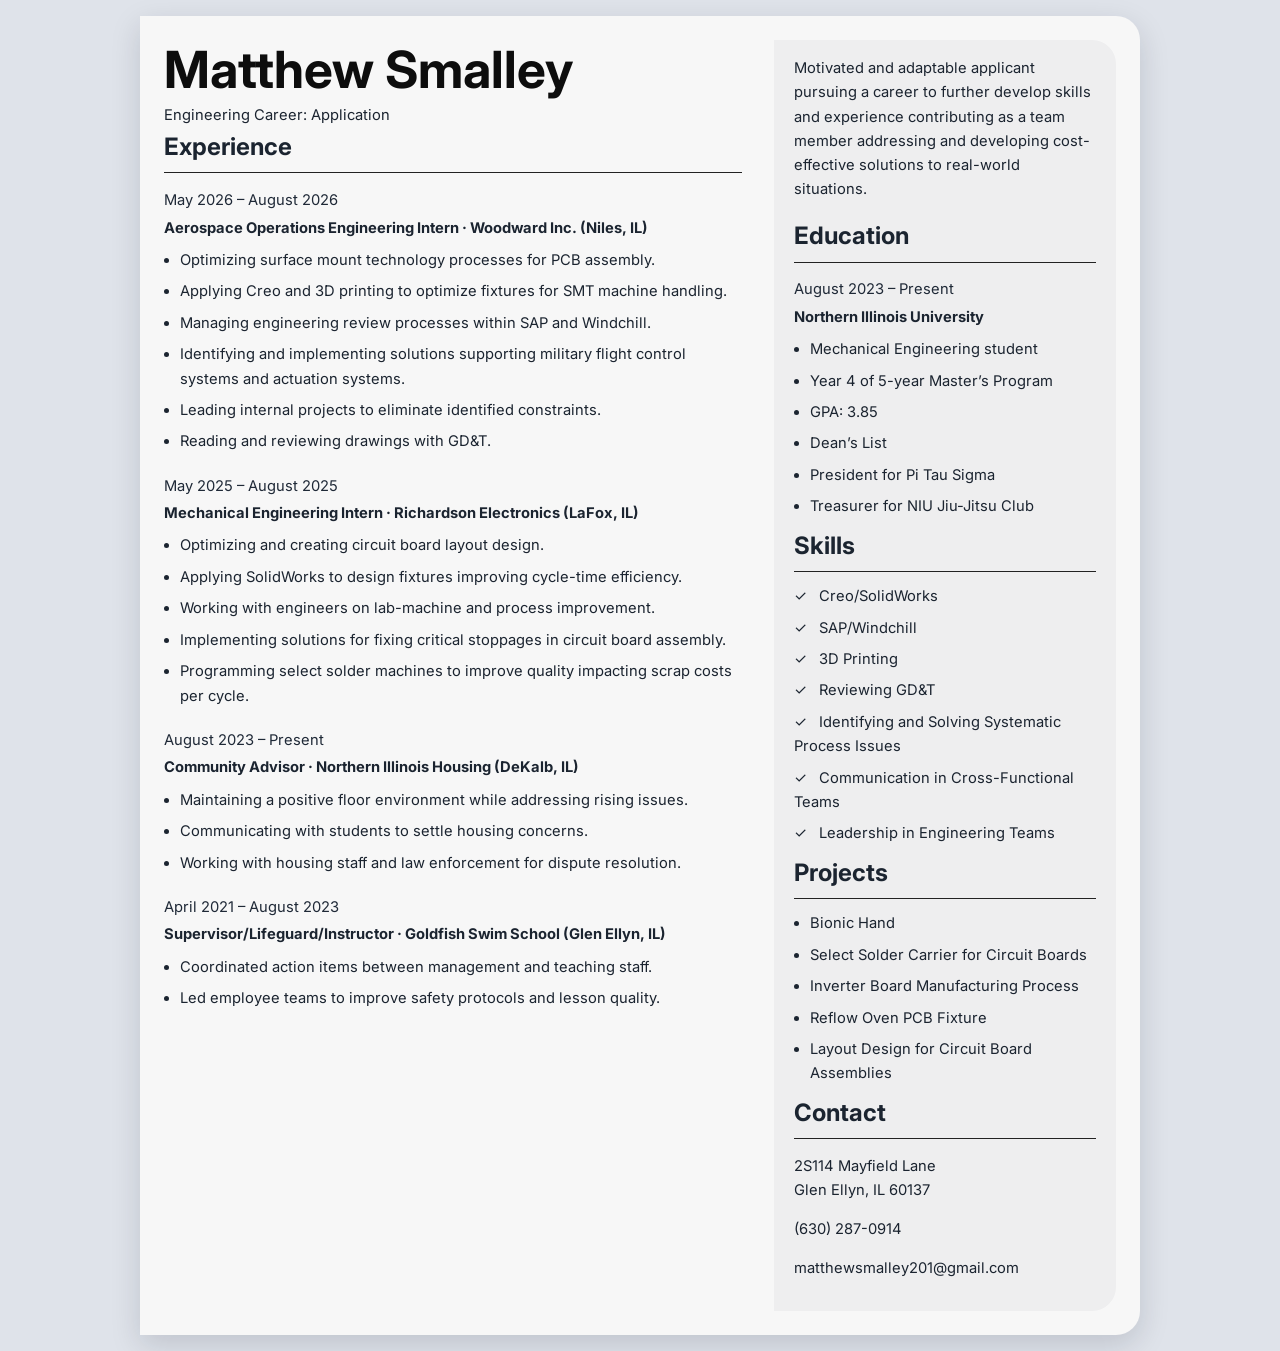
==== resume.html @ 15c35f44 "Update portfolio to match attached resume" ====
<!DOCTYPE html>
<html lang="en">
<head>
  <meta charset="UTF-8">
  <meta name="viewport" content="width=device-width, initial-scale=1.0">
  <title>Matthew Smalley Resume</title>
  <link rel="preconnect" href="https://fonts.googleapis.com">
  <link rel="preconnect" href="https://fonts.gstatic.com" crossorigin>
  <link href="https://fonts.googleapis.com/css2?family=Inter:wght@400;500;600;700;800&display=swap" rel="stylesheet">
  <link rel="stylesheet" href="styles.css">
</head>
<body class="resume-page">
  <main class="resume-sheet">
    <section class="resume-main">
      <header class="resume-header">
        <h1>Matthew Smalley</h1>
        <p>Engineering Career: Application</p>
      </header>

      <section>
        <h2>Experience</h2>
        <article class="resume-entry">
          <p class="resume-date">May 2026 – August 2026</p>
          <h3>Aerospace Operations Engineering Intern · Woodward Inc. (Niles, IL)</h3>
          <ul>
            <li>Optimizing surface mount technology processes for PCB assembly.</li>
            <li>Applying Creo and 3D printing to optimize fixtures for SMT machine handling.</li>
            <li>Managing engineering review processes within SAP and Windchill.</li>
            <li>Identifying and implementing solutions supporting military flight control systems and actuation systems.</li>
            <li>Leading internal projects to eliminate identified constraints.</li>
            <li>Reading and reviewing drawings with GD&amp;T.</li>
          </ul>
        </article>
        <article class="resume-entry">
          <p class="resume-date">May 2025 – August 2025</p>
          <h3>Mechanical Engineering Intern · Richardson Electronics (LaFox, IL)</h3>
          <ul>
            <li>Optimizing and creating circuit board layout design.</li>
            <li>Applying SolidWorks to design fixtures improving cycle-time efficiency.</li>
            <li>Working with engineers on lab-machine and process improvement.</li>
            <li>Implementing solutions for fixing critical stoppages in circuit board assembly.</li>
            <li>Programming select solder machines to improve quality impacting scrap costs per cycle.</li>
          </ul>
        </article>
        <article class="resume-entry">
          <p class="resume-date">August 2023 – Present</p>
          <h3>Community Advisor · Northern Illinois Housing (DeKalb, IL)</h3>
          <ul>
            <li>Maintaining a positive floor environment while addressing rising issues.</li>
            <li>Communicating with students to settle housing concerns.</li>
            <li>Working with housing staff and law enforcement for dispute resolution.</li>
          </ul>
        </article>
        <article class="resume-entry">
          <p class="resume-date">April 2021 – August 2023</p>
          <h3>Supervisor/Lifeguard/Instructor · Goldfish Swim School (Glen Ellyn, IL)</h3>
          <ul>
            <li>Coordinated action items between management and teaching staff.</li>
            <li>Led employee teams to improve safety protocols and lesson quality.</li>
          </ul>
        </article>
      </section>
    </section>

    <aside class="resume-sidebar">
      <p class="resume-summary">Motivated and adaptable applicant pursuing a career to further develop skills and experience contributing as a team member addressing and developing cost-effective solutions to real-world situations.</p>
      <section>
        <h2>Education</h2>
        <p class="resume-date">August 2023 – Present</p>
        <h3>Northern Illinois University</h3>
        <ul>
          <li>Mechanical Engineering student</li>
          <li>Year 4 of 5-year Master’s Program</li>
          <li>GPA: 3.85</li>
          <li>Dean’s List</li>
          <li>President for Pi Tau Sigma</li>
          <li>Treasurer for NIU Jiu-Jitsu Club</li>
        </ul>
      </section>
      <section>
        <h2>Skills</h2>
        <ul class="check-list">
          <li>Creo/SolidWorks</li>
          <li>SAP/Windchill</li>
          <li>3D Printing</li>
          <li>Reviewing GD&amp;T</li>
          <li>Identifying and Solving Systematic Process Issues</li>
          <li>Communication in Cross-Functional Teams</li>
          <li>Leadership in Engineering Teams</li>
        </ul>
      </section>
      <section>
        <h2>Projects</h2>
        <ul>
          <li>Bionic Hand</li>
          <li>Select Solder Carrier for Circuit Boards</li>
          <li>Inverter Board Manufacturing Process</li>
          <li>Reflow Oven PCB Fixture</li>
          <li>Layout Design for Circuit Board Assemblies</li>
        </ul>
      </section>
      <section>
        <h2>Contact</h2>
        <p>2S114 Mayfield Lane<br>Glen Ellyn, IL 60137</p>
        <p>(630) 287-0914</p>
        <p>matthewsmalley201@gmail.com</p>
      </section>
    </aside>
  </main>
</body>
</html>
---- styles.css ----
:root {
  --bg: #f3f5f9;
  --surface: #ffffff;
  --surface-alt: #eef2f8;
  --text: #1b2430;
  --muted: #5c6878;
  --primary: #2f6df6;
  --primary-dark: #1e56d3;
  --border: #dde4ef;
  --shadow: 0 12px 30px rgba(31, 46, 77, 0.12);
}

* {
  box-sizing: border-box;
}

body {
  margin: 0;
  font-family: 'Inter', system-ui, -apple-system, BlinkMacSystemFont, 'Segoe UI', sans-serif;
  background: linear-gradient(180deg, #f7f9fc 0%, #eef2f8 100%);
  color: var(--text);
  line-height: 1.65;
}

.hero {
  min-height: 74vh;
  background:
    linear-gradient(120deg, rgba(18, 26, 43, 0.72), rgba(38, 64, 115, 0.62)),
    url('Header.1.png') center/cover no-repeat;
  padding: 1.5rem 1.5rem 5rem;
  color: #fff;
}

.top-nav {
  max-width: 1100px;
  margin: 0 auto;
  display: flex;
  align-items: center;
  justify-content: space-between;
  gap: 1rem;
}

.brand {
  color: #fff;
  text-decoration: none;
  font-weight: 700;
  letter-spacing: 0.02em;
}

.nav-links {
  display: flex;
  align-items: center;
  gap: 1rem;
  list-style: none;
  margin: 0;
  padding: 0;
}

.nav-links a {
  color: #eaf1ff;
  text-decoration: none;
  font-weight: 500;
  font-size: 0.95rem;
}

.nav-links a:hover {
  color: #fff;
}

.menu-btn {
  display: none;
}

.hero-content {
  max-width: 1100px;
  margin: 5rem auto 0;
}

.eyebrow {
  font-size: 0.85rem;
  text-transform: uppercase;
  letter-spacing: 0.12em;
  opacity: 0.85;
  margin-bottom: 0.75rem;
}

h1 {
  font-size: clamp(2rem, 4vw, 3.25rem);
  line-height: 1.15;
  margin: 0;
}

.lead {
  max-width: 650px;
  margin-top: 1rem;
  margin-bottom: 2rem;
  color: #e3ecff;
}

.hero-actions {
  display: flex;
  flex-wrap: wrap;
  gap: 0.75rem;
}

.btn-secondary {
  background: rgba(255, 255, 255, 0.14);
  border: 1px solid rgba(255, 255, 255, 0.45);
}

.btn-secondary:hover {
  background: rgba(255, 255, 255, 0.22);
}

main {
  max-width: 1100px;
  margin: -3rem auto 3rem;
  padding: 0 1.5rem;
}

.card {
  background: var(--surface);
  border: 1px solid var(--border);
  border-radius: 16px;
  box-shadow: var(--shadow);
  padding: 2rem;
  margin-bottom: 1.25rem;
}

h2 {
  font-size: 1.5rem;
  margin-top: 0;
  margin-bottom: 0.75rem;
}

.btn {
  display: inline-flex;
  align-items: center;
  justify-content: center;
  background: var(--primary);
  color: #fff;
  border: 0;
  border-radius: 10px;
  padding: 0.75rem 1.1rem;
  text-decoration: none;
  font-weight: 600;
  transition: background 0.2s ease, transform 0.2s ease;
  cursor: pointer;
}

.btn:hover {
  background: var(--primary-dark);
  transform: translateY(-1px);
}

.intro-card {
  display: grid;
  grid-template-columns: minmax(0, 1fr) 280px;
  gap: 1.5rem;
  align-items: center;
}

.stat-list {
  display: grid;
  gap: 0.75rem;
  list-style: none;
  margin: 0;
  padding: 0;
}

.stat-list li {
  background: var(--surface-alt);
  border: 1px solid var(--border);
  border-radius: 14px;
  padding: 1rem;
}

.stat-list strong {
  display: block;
  color: var(--primary);
  font-size: 1.45rem;
  line-height: 1;
}

.stat-list span {
  color: var(--muted);
  font-size: 0.9rem;
}

.timeline {
  display: grid;
  gap: 1rem;
  margin-top: 1rem;
}

.timeline article {
  border-left: 4px solid var(--primary);
  padding-left: 1rem;
}

.timeline h3 {
  margin: 0.1rem 0 0.35rem;
}

.timeline p {
  margin: 0;
}

.timeline-date {
  color: var(--muted);
  font-size: 0.88rem;
  font-weight: 700;
  text-transform: uppercase;
  letter-spacing: 0.05em;
}

.grid-list {
  list-style: none;
  padding: 0;
  margin: 1rem 0 0;
  display: flex;
  flex-wrap: wrap;
  gap: 0.65rem;
}

.chip {
  background: var(--surface-alt);
  border: 1px solid var(--border);
  color: var(--text);
  border-radius: 999px;
  padding: 0.55rem 0.95rem;
  font-size: 0.92rem;
  cursor: pointer;
}

.chip:hover {
  border-color: #bcc8dc;
}

.traits {
  display: flex;
  flex-wrap: wrap;
  gap: 0.5rem;
  margin-top: 1.25rem;
}

.traits span {
  background: #f8fbff;
  border: 1px dashed #c7d3e7;
  border-radius: 999px;
  color: var(--muted);
  font-size: 0.86rem;
  padding: 0.35rem 0.7rem;
}

.project-list {
  margin: 0.5rem 0 0;
  padding-left: 1.1rem;
}

.resume-actions {
  margin: 1rem 0;
}

.resume-frame-wrap {
  border: 1px solid var(--border);
  border-radius: 12px;
  overflow: hidden;
  background: #fff;
}

.resume-frame-wrap iframe {
  width: 100%;
  height: min(80vh, 820px);
  border: 0;
}

footer {
  text-align: center;
  color: var(--muted);
  font-size: 0.92rem;
  padding: 1.2rem 1rem 2rem;
}

.modal {
  position: fixed;
  inset: 0;
  background: rgba(14, 21, 32, 0.58);
  display: none;
  place-items: center;
  padding: 1rem;
  z-index: 20;
}

.modal.open {
  display: grid;
}

.modal-card {
  width: min(95vw, 430px);
  background: #fff;
  border-radius: 14px;
  border: 1px solid var(--border);
  box-shadow: var(--shadow);
  padding: 1.25rem 1.25rem 1rem;
  position: relative;
}

.modal-close {
  position: absolute;
  top: 0.25rem;
  right: 0.45rem;
  background: transparent;
  border: none;
  font-size: 1.6rem;
  line-height: 1;
  color: #47576d;
  cursor: pointer;
}

@media (max-width: 860px) {
  .menu-btn {
    display: inline-flex;
    border: 1px solid rgba(255, 255, 255, 0.35);
    background: transparent;
    color: #fff;
    border-radius: 8px;
    padding: 0.45rem 0.8rem;
    cursor: pointer;
  }

  .nav-links {
    position: fixed;
    top: 64px;
    right: 1rem;
    background: #19253c;
    border: 1px solid rgba(255, 255, 255, 0.14);
    border-radius: 12px;
    min-width: 180px;
    padding: 0.7rem;
    flex-direction: column;
    align-items: flex-start;
    gap: 0.65rem;
    box-shadow: 0 16px 35px rgba(7, 12, 22, 0.45);
    opacity: 0;
    visibility: hidden;
    transform: translateY(-8px);
    transition: 0.2s ease;
  }

  .nav-links.active {
    opacity: 1;
    visibility: visible;
    transform: translateY(0);
  }

  .hero-content {
    margin-top: 3rem;
  }

  .intro-card {
    grid-template-columns: 1fr;
  }
}

.resume-page {
  background: #dfe3ea;
  padding: 1rem;
}

.resume-sheet {
  max-width: 1000px;
  margin: 0 auto;
  background: #f7f7f7;
  border-radius: 0 24px 24px 0;
  display: grid;
  grid-template-columns: minmax(0, 1.35fr) minmax(280px, 0.8fr);
  gap: 2rem;
  padding: 1.5rem;
  box-shadow: 0 10px 30px rgba(15, 23, 42, 0.15);
}

.resume-sheet h1 {
  color: #0d0d0d;
  font-size: clamp(2.25rem, 5vw, 3.2rem);
}

.resume-header p {
  font-size: 1.2rem;
  margin: 0.25rem 0 0;
}

.resume-sheet h2 {
  border-bottom: 1px solid #222;
  padding-bottom: 0.35rem;
}

.resume-sheet h3,
.resume-sheet p,
.resume-sheet li {
  font-size: 0.92rem;
}

.resume-entry {
  margin-bottom: 1.25rem;
}

.resume-entry h3,
.resume-sidebar h3 {
  margin: 0.2rem 0 0.5rem;
}

.resume-date {
  color: #1f2937;
  margin-bottom: 0.2rem;
}

.resume-sheet ul {
  margin: 0.5rem 0 0;
  padding-left: 1rem;
}

.resume-sheet li {
  margin-bottom: 0.45rem;
}

.resume-sidebar {
  background: #eeeeef;
  border-radius: 0 24px 24px 0;
  padding: 1rem 1.25rem;
}

.resume-summary {
  margin-top: 0;
}

.check-list {
  list-style: none;
  padding-left: 0 !important;
}

.check-list li::before {
  content: '✓';
  margin-right: 0.75rem;
}

@media (max-width: 760px) {
  .resume-sheet {
    grid-template-columns: 1fr;
  }

  .resume-sidebar {
    border-radius: 16px;
  }
}
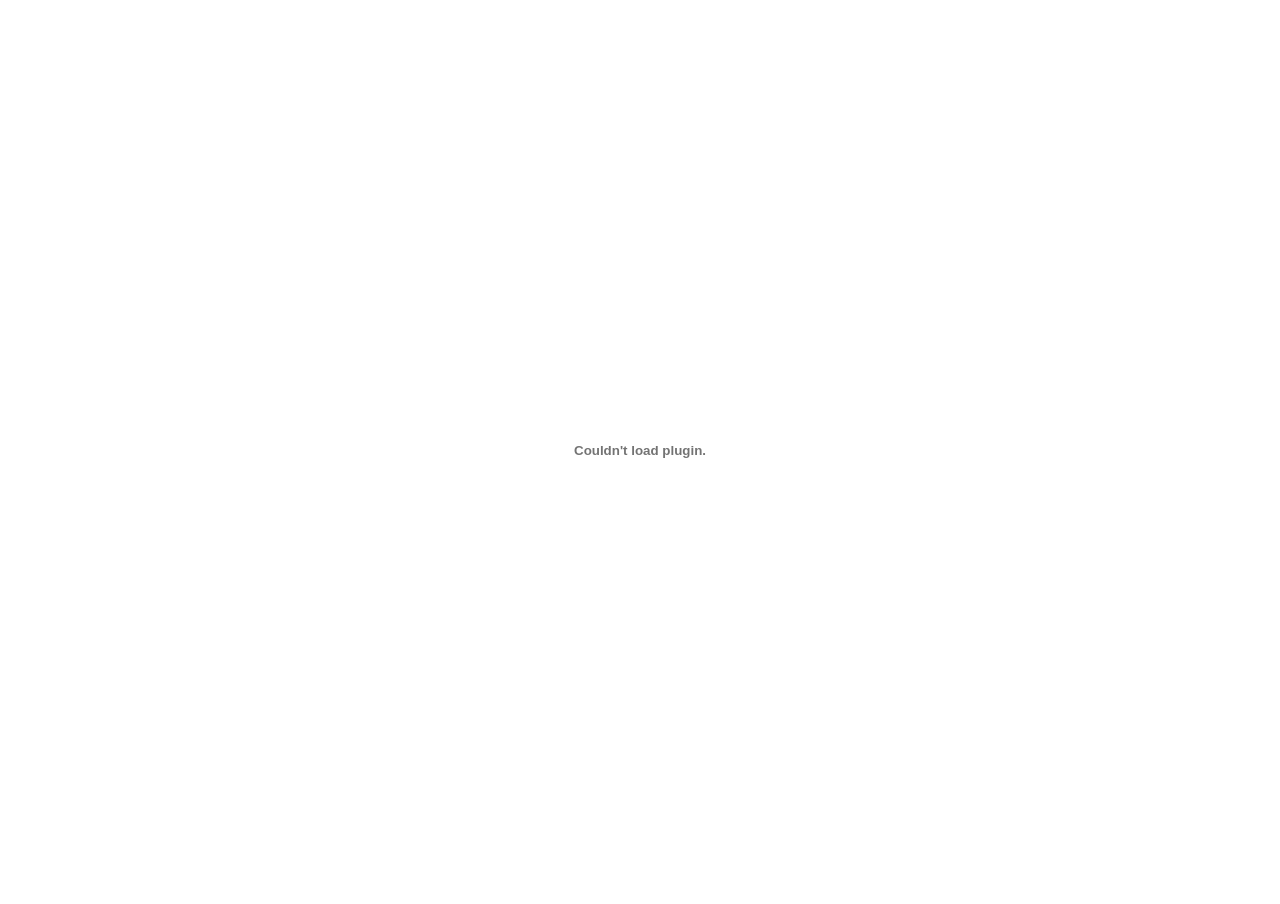
==== commit bfdd6d8a: "Update resume.html" ====
--- a/resume.html
+++ b/resume.html
@@ -2,110 +2,23 @@
 <html lang="en">
 <head>
   <meta charset="UTF-8">
-  <meta name="viewport" content="width=device-width, initial-scale=1.0">
   <title>Matthew Smalley Resume</title>
-  <link rel="preconnect" href="https://fonts.googleapis.com">
-  <link rel="preconnect" href="https://fonts.gstatic.com" crossorigin>
-  <link href="https://fonts.googleapis.com/css2?family=Inter:wght@400;500;600;700;800&display=swap" rel="stylesheet">
-  <link rel="stylesheet" href="styles.css">
+  <style>
+    html, body {
+      margin: 0;
+      height: 100%;
+    }
+
+    embed {
+      width: 100%;
+      height: 100vh;
+      border: none;
+    }
+  </style>
 </head>
-<body class="resume-page">
-  <main class="resume-sheet">
-    <section class="resume-main">
-      <header class="resume-header">
-        <h1>Matthew Smalley</h1>
-        <p>Engineering Career: Application</p>
-      </header>
-
-      <section>
-        <h2>Experience</h2>
-        <article class="resume-entry">
-          <p class="resume-date">May 2026 – August 2026</p>
-          <h3>Aerospace Operations Engineering Intern · Woodward Inc. (Niles, IL)</h3>
-          <ul>
-            <li>Optimizing surface mount technology processes for PCB assembly.</li>
-            <li>Applying Creo and 3D printing to optimize fixtures for SMT machine handling.</li>
-            <li>Managing engineering review processes within SAP and Windchill.</li>
-            <li>Identifying and implementing solutions supporting military flight control systems and actuation systems.</li>
-            <li>Leading internal projects to eliminate identified constraints.</li>
-            <li>Reading and reviewing drawings with GD&amp;T.</li>
-          </ul>
-        </article>
-        <article class="resume-entry">
-          <p class="resume-date">May 2025 – August 2025</p>
-          <h3>Mechanical Engineering Intern · Richardson Electronics (LaFox, IL)</h3>
-          <ul>
-            <li>Optimizing and creating circuit board layout design.</li>
-            <li>Applying SolidWorks to design fixtures improving cycle-time efficiency.</li>
-            <li>Working with engineers on lab-machine and process improvement.</li>
-            <li>Implementing solutions for fixing critical stoppages in circuit board assembly.</li>
-            <li>Programming select solder machines to improve quality impacting scrap costs per cycle.</li>
-          </ul>
-        </article>
-        <article class="resume-entry">
-          <p class="resume-date">August 2023 – Present</p>
-          <h3>Community Advisor · Northern Illinois Housing (DeKalb, IL)</h3>
-          <ul>
-            <li>Maintaining a positive floor environment while addressing rising issues.</li>
-            <li>Communicating with students to settle housing concerns.</li>
-            <li>Working with housing staff and law enforcement for dispute resolution.</li>
-          </ul>
-        </article>
-        <article class="resume-entry">
-          <p class="resume-date">April 2021 – August 2023</p>
-          <h3>Supervisor/Lifeguard/Instructor · Goldfish Swim School (Glen Ellyn, IL)</h3>
-          <ul>
-            <li>Coordinated action items between management and teaching staff.</li>
-            <li>Led employee teams to improve safety protocols and lesson quality.</li>
-          </ul>
-        </article>
-      </section>
-    </section>
-
-    <aside class="resume-sidebar">
-      <p class="resume-summary">Motivated and adaptable applicant pursuing a career to further develop skills and experience contributing as a team member addressing and developing cost-effective solutions to real-world situations.</p>
-      <section>
-        <h2>Education</h2>
-        <p class="resume-date">August 2023 – Present</p>
-        <h3>Northern Illinois University</h3>
-        <ul>
-          <li>Mechanical Engineering student</li>
-          <li>Year 4 of 5-year Master’s Program</li>
-          <li>GPA: 3.85</li>
-          <li>Dean’s List</li>
-          <li>President for Pi Tau Sigma</li>
-          <li>Treasurer for NIU Jiu-Jitsu Club</li>
-        </ul>
-      </section>
-      <section>
-        <h2>Skills</h2>
-        <ul class="check-list">
-          <li>Creo/SolidWorks</li>
-          <li>SAP/Windchill</li>
-          <li>3D Printing</li>
-          <li>Reviewing GD&amp;T</li>
-          <li>Identifying and Solving Systematic Process Issues</li>
-          <li>Communication in Cross-Functional Teams</li>
-          <li>Leadership in Engineering Teams</li>
-        </ul>
-      </section>
-      <section>
-        <h2>Projects</h2>
-        <ul>
-          <li>Bionic Hand</li>
-          <li>Select Solder Carrier for Circuit Boards</li>
-          <li>Inverter Board Manufacturing Process</li>
-          <li>Reflow Oven PCB Fixture</li>
-          <li>Layout Design for Circuit Board Assemblies</li>
-        </ul>
-      </section>
-      <section>
-        <h2>Contact</h2>
-        <p>2S114 Mayfield Lane<br>Glen Ellyn, IL 60137</p>
-        <p>(630) 287-0914</p>
-        <p>matthewsmalley201@gmail.com</p>
-      </section>
-    </aside>
-  </main>
+<body>
+  <embed
+    src="Resume_Matthew_Smalley%20(Website).pdf"
+    type="application/pdf">
 </body>
 </html>
